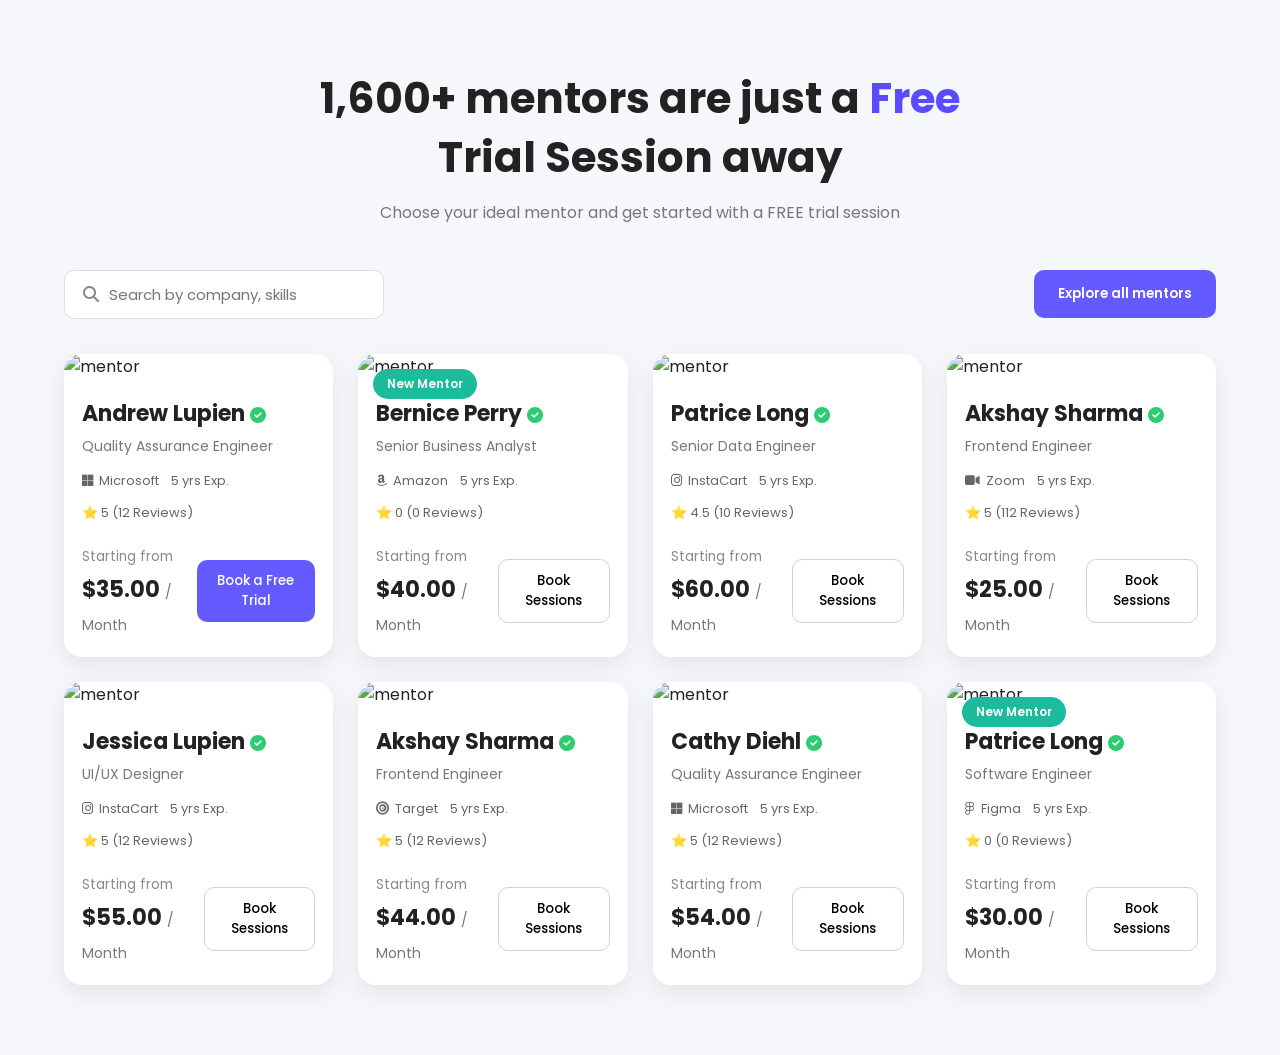
==== index.html @ b9aeb7a3 "Add initial HTML structure and styles for mentor landing page" ====
<!DOCTYPE html>
<html lang="en">
<head>
    <meta charset="UTF-8">
    <meta name="viewport" content="width=device-width, initial-scale=1.0">
    <title>Mentor Landing Page</title>

    <!-- CSS -->
    <link rel="stylesheet" href="style.css">

    <!-- Font Awesome -->
    <link rel="stylesheet"
    href="https://cdnjs.cloudflare.com/ajax/libs/font-awesome/6.7.1/css/all.min.css">
</head>
<body>

<section class="mentor-section">

    <div class="container">

        <h1>
            1,600+ mentors are just a <span>Free</span><br>
            Trial Session away
        </h1>

        <p class="subtitle">
            Choose your ideal mentor and get started with a FREE trial session
        </p>

        <div class="top-bar">

            <div class="search-box">
                <i class="fa-solid fa-magnifying-glass"></i>
                <input
                    type="text"
                    placeholder="Search by company, skills">
            </div>

            <button class="explore-btn">
                Explore all mentors
            </button>

        </div>

        <div class="mentor-grid">

            <!-- CARD 1 -->

            <div class="mentor-card">

                <img
                src="https://images.unsplash.com/photo-1500648767791-00dcc994a43e?w=600"
                alt="mentor">

                <div class="card-content">

                    <h3>
                        Andrew Lupien
                        <i class="fa-solid fa-circle-check verify"></i>
                    </h3>

                    <p class="job">
                        Quality Assurance Engineer
                    </p>

                    <div class="company">

                        <span>
                            <i class="fa-brands fa-microsoft"></i>
                            Microsoft
                        </span>

                        <span>5 yrs Exp.</span>

                        <span>
                            ⭐ 5
                            (12 Reviews)
                        </span>

                    </div>

                    <div class="price-row">

                        <div>

                            <small>Starting from</small>

                            <h4>
                                $35.00
                                <span>/ Month</span>
                            </h4>

                        </div>

                        <button class="book purple">
                            Book a Free Trial
                        </button>

                    </div>

                </div>

            </div>

            <!-- CARD 2 -->

            <div class="mentor-card">

                <div class="badge">
                    New Mentor
                </div>

                <img
                src="https://images.unsplash.com/photo-1506794778202-cad84cf45f1d?w=600"
                alt="mentor">

                <div class="card-content">

                    <h3>
                        Bernice Perry
                        <i class="fa-solid fa-circle-check verify"></i>
                    </h3>

                    <p class="job">
                        Senior Business Analyst
                    </p>

                    <div class="company">

                        <span>
                            <i class="fa-brands fa-amazon"></i>
                            Amazon
                        </span>

                        <span>5 yrs Exp.</span>

                        <span>
                            ⭐ 0
                            (0 Reviews)
                        </span>

                    </div>

                    <div class="price-row">

                        <div>

                            <small>Starting from</small>

                            <h4>
                                $40.00
                                <span>/ Month</span>
                            </h4>

                        </div>

                        <button class="book">
                            Book Sessions
                        </button>

                    </div>

                </div>

            </div>

            <!-- CARD 3 -->

            <div class="mentor-card">

                <img
                src="https://images.unsplash.com/photo-1494790108377-be9c29b29330?w=600"
                alt="mentor">

                <div class="card-content">

                    <h3>
                        Patrice Long
                        <i class="fa-solid fa-circle-check verify"></i>
                    </h3>

                    <p class="job">
                        Senior Data Engineer
                    </p>

                    <div class="company">

                        <span>
                            <i class="fa-brands fa-instagram"></i>
                            InstaCart
                        </span>

                        <span>5 yrs Exp.</span>

                        <span>
                            ⭐ 4.5
                            (10 Reviews)
                        </span>

                    </div>

                    <div class="price-row">

                        <div>

                            <small>Starting from</small>

                            <h4>
                                $60.00
                                <span>/ Month</span>
                            </h4>

                        </div>

                        <button class="book">
                            Book Sessions
                        </button>

                    </div>

                </div>

            </div>

            <!-- CARD 4 -->

            <div class="mentor-card">

                <img
                src="https://images.unsplash.com/photo-1500648767791-00dcc994a43e?w=600"
                alt="mentor">

                <div class="card-content">

                    <h3>
                        Akshay Sharma
                        <i class="fa-solid fa-circle-check verify"></i>
                    </h3>

                    <p class="job">
                        Frontend Engineer
                    </p>

                    <div class="company">

                        <span>
                            <i class="fa-solid fa-video"></i>
                            Zoom
                        </span>

                        <span>5 yrs Exp.</span>

                        <span>
                            ⭐ 5
                            (112 Reviews)
                        </span>

                    </div>

                    <div class="price-row">

                        <div>

                            <small>Starting from</small>

                            <h4>
                                $25.00
                                <span>/ Month</span>
                            </h4>

                        </div>

                        <button class="book">
                            Book Sessions
                        </button>

                    </div>

                </div>

            </div>
                        <!-- CARD 5 -->

            <div class="mentor-card">

                <img
                src="https://images.unsplash.com/photo-1438761681033-6461ffad8d80?w=600"
                alt="mentor">

                <div class="card-content">

                    <h3>
                        Jessica Lupien
                        <i class="fa-solid fa-circle-check verify"></i>
                    </h3>

                    <p class="job">
                        UI/UX Designer
                    </p>

                    <div class="company">

                        <span>
                            <i class="fa-brands fa-instagram"></i>
                            InstaCart
                        </span>

                        <span>5 yrs Exp.</span>

                        <span>
                            ⭐ 5
                            (12 Reviews)
                        </span>

                    </div>

                    <div class="price-row">

                        <div>
                            <small>Starting from</small>

                            <h4>
                                $55.00
                                <span>/ Month</span>
                            </h4>

                        </div>

                        <button class="book">
                            Book Sessions
                        </button>

                    </div>

                </div>

            </div>

            <!-- CARD 6 -->

            <div class="mentor-card">

                <img
                src="https://images.unsplash.com/photo-1507003211169-0a1dd7228f2d?w=600"
                alt="mentor">

                <div class="card-content">

                    <h3>
                        Akshay Sharma
                        <i class="fa-solid fa-circle-check verify"></i>
                    </h3>

                    <p class="job">
                        Frontend Engineer
                    </p>

                    <div class="company">

                        <span>
                            <i class="fa-solid fa-bullseye"></i>
                            Target
                        </span>

                        <span>5 yrs Exp.</span>

                        <span>
                            ⭐ 5
                            (12 Reviews)
                        </span>

                    </div>

                    <div class="price-row">

                        <div>
                            <small>Starting from</small>

                            <h4>
                                $44.00
                                <span>/ Month</span>
                            </h4>

                        </div>

                        <button class="book">
                            Book Sessions
                        </button>

                    </div>

                </div>

            </div>

            <!-- CARD 7 -->

            <div class="mentor-card">

                <img
                src="https://images.unsplash.com/photo-1544005313-94ddf0286df2?w=600"
                alt="mentor">

                <div class="card-content">

                    <h3>
                        Cathy Diehl
                        <i class="fa-solid fa-circle-check verify"></i>
                    </h3>

                    <p class="job">
                        Quality Assurance Engineer
                    </p>

                    <div class="company">

                        <span>
                            <i class="fa-brands fa-microsoft"></i>
                            Microsoft
                        </span>

                        <span>5 yrs Exp.</span>

                        <span>
                            ⭐ 5
                            (12 Reviews)
                        </span>

                    </div>

                    <div class="price-row">

                        <div>

                            <small>Starting from</small>

                            <h4>
                                $54.00
                                <span>/ Month</span>
                            </h4>

                        </div>

                        <button class="book">
                            Book Sessions
                        </button>

                    </div>

                </div>

            </div>

            <!-- CARD 8 -->

            <div class="mentor-card">

                <div class="badge">
                    New Mentor
                </div>

                <img
                src="https://images.unsplash.com/photo-1488426862026-3ee34a7d66df?w=600"
                alt="mentor">

                <div class="card-content">

                    <h3>
                        Patrice Long
                        <i class="fa-solid fa-circle-check verify"></i>
                    </h3>

                    <p class="job">
                        Software Engineer
                    </p>

                    <div class="company">

                        <span>
                            <i class="fa-brands fa-figma"></i>
                            Figma
                        </span>

                        <span>5 yrs Exp.</span>

                        <span>
                            ⭐ 0
                            (0 Reviews)
                        </span>

                    </div>

                    <div class="price-row">

                        <div>

                            <small>Starting from</small>

                            <h4>
                                $30.00
                                <span>/ Month</span>
                            </h4>

                        </div>

                        <button class="book">
                            Book Sessions
                        </button>

                    </div>

                </div>

            </div>

        </div>

    </div>

</section>

</body>
</html>
---- style.css ----
/* ===========================
   GOOGLE FONT
=========================== */
@import url('https://fonts.googleapis.com/css2?family=Poppins:wght@300;400;500;600;700&display=swap');

*{
    margin:0;
    padding:0;
    box-sizing:border-box;
    font-family:'Poppins',sans-serif;
}

body{
    background:#f5f7fb;
    color:#222;
}

.container{
    width:90%;
    max-width:1300px;
    margin:auto;
}

/*==========================
TITLE
==========================*/

.mentor-section{
    padding:70px 0;
}

h1{
    text-align:center;
    font-size:42px;
    font-weight:700;
    line-height:1.4;
}

h1 span{
    color:#5B4BFF;
}

.subtitle{
    text-align:center;
    color:#777;
    margin-top:12px;
    margin-bottom:45px;
}

/*==========================
TOP BAR
==========================*/

.top-bar{
    display:flex;
    justify-content:space-between;
    align-items:center;
    margin-bottom:35px;
    gap:20px;
    flex-wrap:wrap;
}

.search-box{
    width:320px;
    background:#fff;
    border:1px solid #ddd;
    border-radius:10px;
    display:flex;
    align-items:center;
    padding:12px 18px;
}

.search-box i{
    color:#888;
    margin-right:10px;
}

.search-box input{
    border:none;
    outline:none;
    width:100%;
    background:transparent;
    font-size:15px;
}

.explore-btn{
    border:none;
    background:#635BFF;
    color:#fff;
    padding:14px 24px;
    border-radius:10px;
    cursor:pointer;
    font-weight:600;
    transition:.3s;
}

.explore-btn:hover{
    background:#473cff;
}

/*==========================
GRID
==========================*/

.mentor-grid{
    display:grid;
    grid-template-columns:repeat(4,1fr);
    gap:25px;
}

/*==========================
CARD
==========================*/

.mentor-card{
    background:#fff;
    border-radius:18px;
    overflow:hidden;
    box-shadow:0 8px 25px rgba(0,0,0,.08);
    position:relative;
    transition:.35s;
}

.mentor-card:hover{
    transform:translateY(-8px);
    box-shadow:0 15px 35px rgba(0,0,0,.12);
}

.mentor-card img{
    width:100%;
    height:240px;
    object-fit:cover;
}

.card-content{
    padding:18px;
}

.card-content h3{
    font-size:22px;
    margin-bottom:6px;
}

.verify{
    color:#2ecc71;
    font-size:16px;
}

.job{
    color:#777;
    font-size:14px;
    margin-bottom:14px;
}

.company{
    display:flex;
    flex-wrap:wrap;
    gap:12px;
    color:#666;
    font-size:13px;
    margin-bottom:20px;
}

.company span{
    display:flex;
    align-items:center;
    gap:6px;
}

.price-row{
    display:flex;
    justify-content:space-between;
    align-items:center;
    gap:10px;
}

.price-row small{
    color:#888;
}

.price-row h4{
    margin-top:5px;
    font-size:22px;
}

.price-row h4 span{
    font-size:14px;
    color:#777;
    font-weight:400;
}

.book{
    padding:11px 18px;
    border-radius:10px;
    border:1px solid #d0d0d0;
    background:#fff;
    cursor:pointer;
    transition:.3s;
    font-weight:500;
}

.book:hover{
    background:#635BFF;
    color:#fff;
    border-color:#635BFF;
}

.purple{
    background:#635BFF;
    color:#fff;
    border:none;
}

.purple:hover{
    background:#473cff;
}

.badge{
    position:absolute;
    top:15px;
    left:15px;
    background:#1abc9c;
    color:#fff;
    padding:6px 14px;
    border-radius:20px;
    font-size:12px;
    font-weight:600;
}

/*==========================
TABLET
==========================*/

@media(max-width:1100px){

.mentor-grid{
grid-template-columns:repeat(2,1fr);
}

}

/*==========================
MOBILE
==========================*/

@media(max-width:768px){

h1{
font-size:32px;
}

.subtitle{
font-size:15px;
}

.top-bar{
flex-direction:column;
align-items:stretch;
}

.search-box{
width:100%;
}

.explore-btn{
width:100%;
}

.mentor-grid{
grid-template-columns:1fr;
}

.price-row{
flex-direction:column;
align-items:flex-start;
}

.book{
width:100%;
margin-top:15px;
}

.card-content h3{
font-size:20px;
}

.mentor-card img{
height:260px;
}

}

/*==========================
SMALL MOBILE
==========================*/

@media(max-width:480px){

.container{
width:94%;
}

h1{
font-size:28px;
}

.subtitle{
font-size:14px;
}

.card-content{
padding:16px;
}

.card-content h3{
font-size:18px;
}

.price-row h4{
font-size:20px;
}

}
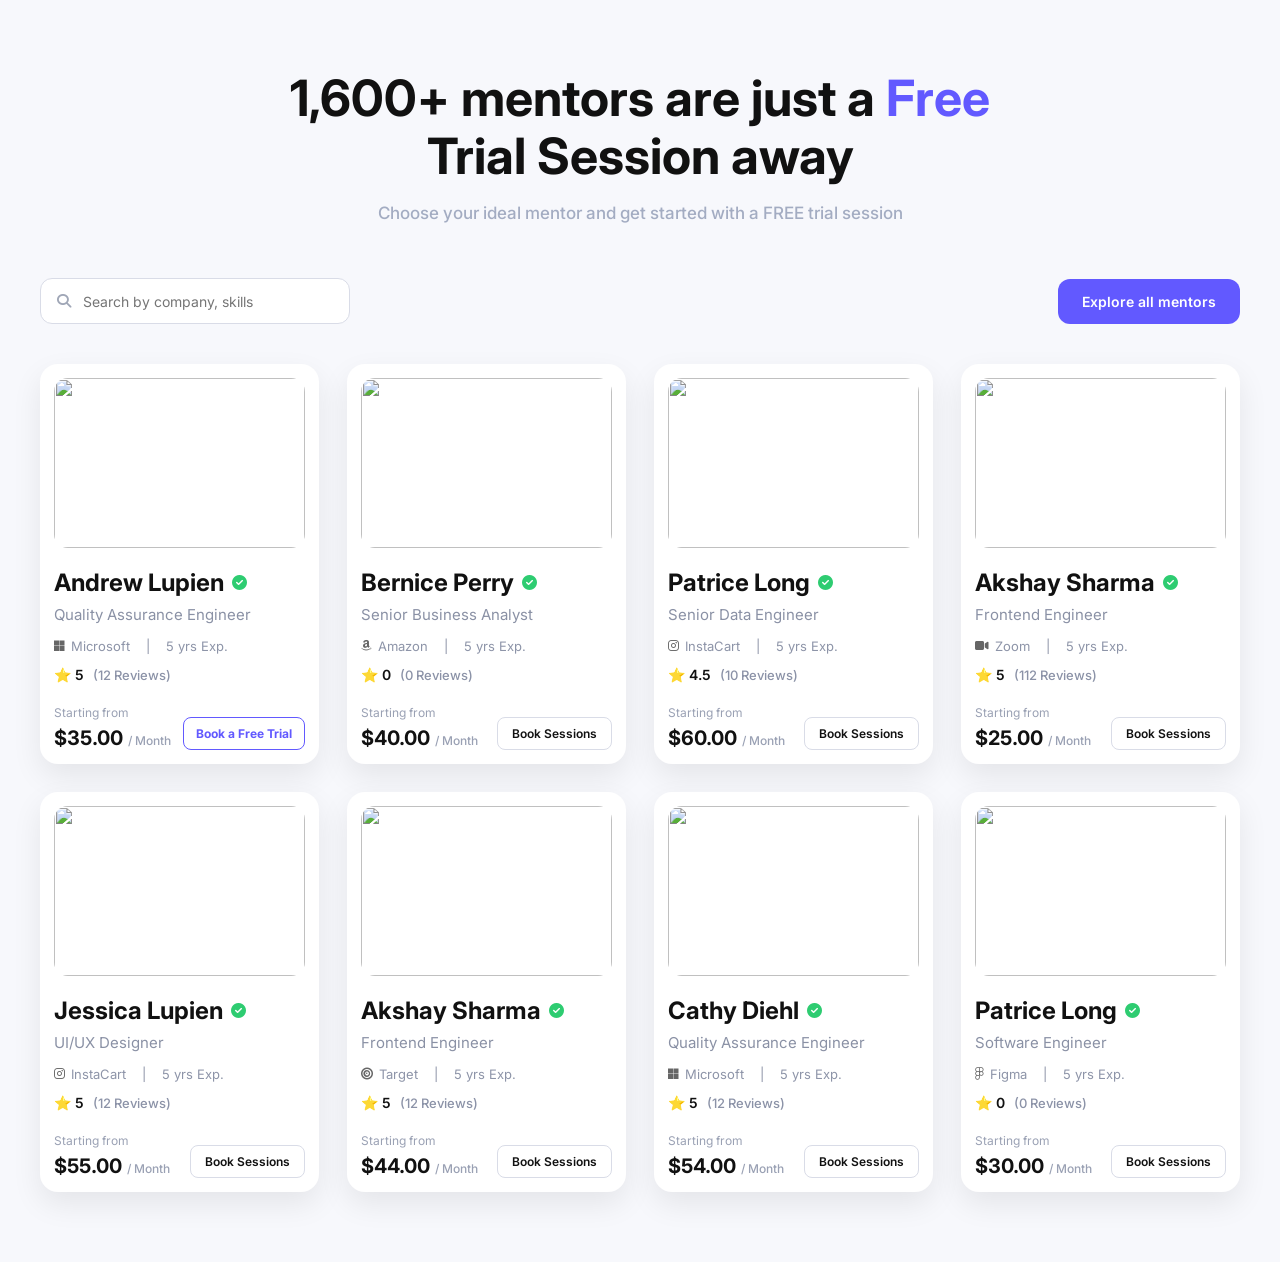
==== commit 7e7a8876: "Add HTML structure and CSS styles for mentor landing page" ====
--- a/index.html
+++ b/index.html
@@ -3,14 +3,16 @@
 <head>
     <meta charset="UTF-8">
     <meta name="viewport" content="width=device-width, initial-scale=1.0">
-    <title>Mentor Landing Page</title>
-
-    <!-- CSS -->
-    <link rel="stylesheet" href="style.css">
+    <title>Mentors Section</title>
+
+    <!-- Google Font -->
+    <link href="https://fonts.googleapis.com/css2?family=Inter:wght@300;400;500;600;700;800&display=swap" rel="stylesheet">
 
     <!-- Font Awesome -->
     <link rel="stylesheet"
-    href="https://cdnjs.cloudflare.com/ajax/libs/font-awesome/6.7.1/css/all.min.css">
+    href="https://cdnjs.cloudflare.com/ajax/libs/font-awesome/6.6.0/css/all.min.css">
+
+    <link rel="stylesheet" href="style1.css">
 </head>
 <body>
 
@@ -19,7 +21,8 @@
     <div class="container">
 
         <h1>
-            1,600+ mentors are just a <span>Free</span><br>
+            1,600+ mentors are just a
+            <span>Free</span><br>
             Trial Session away
         </h1>
 
@@ -32,8 +35,8 @@
             <div class="search-box">
                 <i class="fa-solid fa-magnifying-glass"></i>
                 <input
-                    type="text"
-                    placeholder="Search by company, skills">
+                type="text"
+                placeholder="Search by company, skills">
             </div>
 
             <button class="explore-btn">
@@ -44,470 +47,265 @@
 
         <div class="mentor-grid">
 
-            <!-- CARD 1 -->
-
-            <div class="mentor-card">
-
-                <img
-                src="https://images.unsplash.com/photo-1500648767791-00dcc994a43e?w=600"
-                alt="mentor">
-
-                <div class="card-content">
-
-                    <h3>
-                        Andrew Lupien
-                        <i class="fa-solid fa-circle-check verify"></i>
-                    </h3>
-
-                    <p class="job">
-                        Quality Assurance Engineer
-                    </p>
-
-                    <div class="company">
-
-                        <span>
-                            <i class="fa-brands fa-microsoft"></i>
-                            Microsoft
-                        </span>
-
-                        <span>5 yrs Exp.</span>
-
-                        <span>
-                            ⭐ 5
-                            (12 Reviews)
-                        </span>
-
-                    </div>
-
-                    <div class="price-row">
-
-                        <div>
-
-                            <small>Starting from</small>
-
-                            <h4>
-                                $35.00
-                                <span>/ Month</span>
-                            </h4>
-
-                        </div>
-
-                        <button class="book purple">
-                            Book a Free Trial
-                        </button>
-
-                    </div>
-
-                </div>
-
-            </div>
-
-            <!-- CARD 2 -->
-
-            <div class="mentor-card">
-
-                <div class="badge">
-                    New Mentor
-                </div>
-
-                <img
-                src="https://images.unsplash.com/photo-1506794778202-cad84cf45f1d?w=600"
-                alt="mentor">
-
-                <div class="card-content">
-
-                    <h3>
-                        Bernice Perry
-                        <i class="fa-solid fa-circle-check verify"></i>
-                    </h3>
-
-                    <p class="job">
-                        Senior Business Analyst
-                    </p>
-
-                    <div class="company">
-
-                        <span>
-                            <i class="fa-brands fa-amazon"></i>
-                            Amazon
-                        </span>
-
-                        <span>5 yrs Exp.</span>
-
-                        <span>
-                            ⭐ 0
-                            (0 Reviews)
-                        </span>
-
-                    </div>
-
-                    <div class="price-row">
-
-                        <div>
-
-                            <small>Starting from</small>
-
-                            <h4>
-                                $40.00
-                                <span>/ Month</span>
-                            </h4>
-
-                        </div>
-
-                        <button class="book">
-                            Book Sessions
-                        </button>
-
-                    </div>
-
-                </div>
-
-            </div>
-
-            <!-- CARD 3 -->
-
-            <div class="mentor-card">
-
-                <img
-                src="https://images.unsplash.com/photo-1494790108377-be9c29b29330?w=600"
-                alt="mentor">
-
-                <div class="card-content">
-
-                    <h3>
-                        Patrice Long
-                        <i class="fa-solid fa-circle-check verify"></i>
-                    </h3>
-
-                    <p class="job">
-                        Senior Data Engineer
-                    </p>
-
-                    <div class="company">
-
-                        <span>
-                            <i class="fa-brands fa-instagram"></i>
-                            InstaCart
-                        </span>
-
-                        <span>5 yrs Exp.</span>
-
-                        <span>
-                            ⭐ 4.5
-                            (10 Reviews)
-                        </span>
-
-                    </div>
-
-                    <div class="price-row">
-
-                        <div>
-
-                            <small>Starting from</small>
-
-                            <h4>
-                                $60.00
-                                <span>/ Month</span>
-                            </h4>
-
-                        </div>
-
-                        <button class="book">
-                            Book Sessions
-                        </button>
-
-                    </div>
-
-                </div>
-
-            </div>
-
-            <!-- CARD 4 -->
-
-            <div class="mentor-card">
-
-                <img
-                src="https://images.unsplash.com/photo-1500648767791-00dcc994a43e?w=600"
-                alt="mentor">
-
-                <div class="card-content">
-
-                    <h3>
-                        Akshay Sharma
-                        <i class="fa-solid fa-circle-check verify"></i>
-                    </h3>
-
-                    <p class="job">
-                        Frontend Engineer
-                    </p>
-
-                    <div class="company">
-
-                        <span>
-                            <i class="fa-solid fa-video"></i>
-                            Zoom
-                        </span>
-
-                        <span>5 yrs Exp.</span>
-
-                        <span>
-                            ⭐ 5
-                            (112 Reviews)
-                        </span>
-
-                    </div>
-
-                    <div class="price-row">
-
-                        <div>
-
-                            <small>Starting from</small>
-
-                            <h4>
-                                $25.00
-                                <span>/ Month</span>
-                            </h4>
-
-                        </div>
-
-                        <button class="book">
-                            Book Sessions
-                        </button>
-
-                    </div>
-
-                </div>
-
-            </div>
-                        <!-- CARD 5 -->
-
-            <div class="mentor-card">
-
-                <img
-                src="https://images.unsplash.com/photo-1438761681033-6461ffad8d80?w=600"
-                alt="mentor">
-
-                <div class="card-content">
-
-                    <h3>
-                        Jessica Lupien
-                        <i class="fa-solid fa-circle-check verify"></i>
-                    </h3>
-
-                    <p class="job">
-                        UI/UX Designer
-                    </p>
-
-                    <div class="company">
-
-                        <span>
-                            <i class="fa-brands fa-instagram"></i>
-                            InstaCart
-                        </span>
-
-                        <span>5 yrs Exp.</span>
-
-                        <span>
-                            ⭐ 5
-                            (12 Reviews)
-                        </span>
-
-                    </div>
-
-                    <div class="price-row">
-
-                        <div>
-                            <small>Starting from</small>
-
-                            <h4>
-                                $55.00
-                                <span>/ Month</span>
-                            </h4>
-
-                        </div>
-
-                        <button class="book">
-                            Book Sessions
-                        </button>
-
-                    </div>
-
-                </div>
-
-            </div>
-
-            <!-- CARD 6 -->
-
-            <div class="mentor-card">
-
-                <img
-                src="https://images.unsplash.com/photo-1507003211169-0a1dd7228f2d?w=600"
-                alt="mentor">
-
-                <div class="card-content">
-
-                    <h3>
-                        Akshay Sharma
-                        <i class="fa-solid fa-circle-check verify"></i>
-                    </h3>
-
-                    <p class="job">
-                        Frontend Engineer
-                    </p>
-
-                    <div class="company">
-
-                        <span>
-                            <i class="fa-solid fa-bullseye"></i>
-                            Target
-                        </span>
-
-                        <span>5 yrs Exp.</span>
-
-                        <span>
-                            ⭐ 5
-                            (12 Reviews)
-                        </span>
-
-                    </div>
-
-                    <div class="price-row">
-
-                        <div>
-                            <small>Starting from</small>
-
-                            <h4>
-                                $44.00
-                                <span>/ Month</span>
-                            </h4>
-
-                        </div>
-
-                        <button class="book">
-                            Book Sessions
-                        </button>
-
-                    </div>
-
-                </div>
-
-            </div>
-
-            <!-- CARD 7 -->
-
-            <div class="mentor-card">
-
-                <img
-                src="https://images.unsplash.com/photo-1544005313-94ddf0286df2?w=600"
-                alt="mentor">
-
-                <div class="card-content">
-
-                    <h3>
-                        Cathy Diehl
-                        <i class="fa-solid fa-circle-check verify"></i>
-                    </h3>
-
-                    <p class="job">
-                        Quality Assurance Engineer
-                    </p>
-
-                    <div class="company">
-
-                        <span>
-                            <i class="fa-brands fa-microsoft"></i>
-                            Microsoft
-                        </span>
-
-                        <span>5 yrs Exp.</span>
-
-                        <span>
-                            ⭐ 5
-                            (12 Reviews)
-                        </span>
-
-                    </div>
-
-                    <div class="price-row">
-
-                        <div>
-
-                            <small>Starting from</small>
-
-                            <h4>
-                                $54.00
-                                <span>/ Month</span>
-                            </h4>
-
-                        </div>
-
-                        <button class="book">
-                            Book Sessions
-                        </button>
-
-                    </div>
-
-                </div>
-
-            </div>
-
-            <!-- CARD 8 -->
-
-            <div class="mentor-card">
-
-                <div class="badge">
-                    New Mentor
-                </div>
-
-                <img
-                src="https://images.unsplash.com/photo-1488426862026-3ee34a7d66df?w=600"
-                alt="mentor">
-
-                <div class="card-content">
-
-                    <h3>
-                        Patrice Long
-                        <i class="fa-solid fa-circle-check verify"></i>
-                    </h3>
-
-                    <p class="job">
-                        Software Engineer
-                    </p>
-
-                    <div class="company">
-
-                        <span>
-                            <i class="fa-brands fa-figma"></i>
-                            Figma
-                        </span>
-
-                        <span>5 yrs Exp.</span>
-
-                        <span>
-                            ⭐ 0
-                            (0 Reviews)
-                        </span>
-
-                    </div>
-
-                    <div class="price-row">
-
-                        <div>
-
-                            <small>Starting from</small>
-
-                            <h4>
-                                $30.00
-                                <span>/ Month</span>
-                            </h4>
-
-                        </div>
-
-                        <button class="book">
-                            Book Sessions
-                        </button>
-
-                    </div>
+            <!-- Card 1 -->
+            <div class="mentor-card">
+
+                <img src="https://images.unsplash.com/photo-1500648767791-00dcc994a43e?w=600" alt="">
+
+                <h3>Andrew Lupien<i class="fa-solid fa-circle-check"></i></h3>
+
+                <p class="role">Quality Assurance Engineer</p>
+
+                <div class="info">
+                    <span><i class="fa-brands fa-microsoft"></i> Microsoft</span>
+                    <span>|</span>
+                    <span>5 yrs Exp.</span>
+                </div>
+
+                <div class="rating">
+                    ⭐ 5
+                    <span>(12 Reviews)</span>
+                </div>
+
+                <div class="bottom1">
+
+                    <div>
+                        <small>Starting from</small>
+                        <h4>$35.00 <span>/ Month</span></h4>
+                    </div>
+
+                    <button>Book a Free Trial</button>
+
+                </div>
+
+            </div>
+
+            <!-- Card 2 -->
+            <div class="mentor-card">
+
+                <img src="https://images.unsplash.com/photo-1506794778202-cad84cf45f1d?w=600" alt="">
+
+                <h3>Bernice Perry <i class="fa-solid fa-circle-check"></i></h3>
+
+                <p class="role">Senior Business Analyst</p>
+
+                <div class="info">
+                    <span><i class="fa-brands fa-amazon"></i> Amazon</span>
+                    <span>|</span>
+                    <span>5 yrs Exp.</span>
+                </div>
+
+                <div class="rating">
+                    ⭐ 0
+                    <span>(0 Reviews)</span>
+                </div>
+
+                <div class="bottom">
+
+                    <div>
+                        <small>Starting from</small>
+                        <h4>$40.00 <span>/ Month</span></h4>
+                    </div>
+
+                    <button>Book Sessions</button>
+
+                </div>
+
+            </div>
+
+            <!-- Card 3 -->
+            <div class="mentor-card">
+
+                <img src="https://images.unsplash.com/photo-1494790108377-be9c29b29330?w=600" alt="">
+
+                <h3>Patrice Long <i class="fa-solid fa-circle-check"></i></h3>
+
+                <p class="role">Senior Data Engineer</p>
+
+                <div class="info">
+                    <span><i class="fa-brands fa-instagram"></i> InstaCart</span>
+                    <span>|</span>
+                    <span>5 yrs Exp.</span>
+                </div>
+
+                <div class="rating">
+                    ⭐ 4.5
+                    <span>(10 Reviews)</span>
+                </div>
+
+                <div class="bottom">
+
+                    <div>
+                        <small>Starting from</small>
+                        <h4>$60.00 <span>/ Month</span></h4>
+                    </div>
+
+                    <button>Book Sessions</button>
+
+                </div>
+
+            </div>
+
+            <!-- Card 4 -->
+            <div class="mentor-card">
+
+                <img src="https://encrypted-tbn0.gstatic.com/images?q=tbn:ANd9GcS1mL_eYthOhxjKMfwy2-sQzok0PLpno25UvuDRsKSU1w&s" alt="">
+
+                <h3>Akshay Sharma <i class="fa-solid fa-circle-check"></i></h3>
+
+                <p class="role">Frontend Engineer</p>
+
+                <div class="info">
+                    <span><i class="fa-solid fa-video"></i> Zoom</span>
+                    <span>|</span>
+                    <span>5 yrs Exp.</span>
+                </div>
+
+                <div class="rating">
+                    ⭐ 5
+                    <span>(112 Reviews)</span>
+                </div>
+
+                <div class="bottom">
+
+                    <div>
+                        <small>Starting from</small>
+                        <h4>$25.00 <span>/ Month</span></h4>
+                    </div>
+
+                    <button>Book Sessions</button>
+
+                </div>
+
+            </div>
+
+            <!-- Card 5 -->
+            <div class="mentor-card">
+
+                <img src="https://images.unsplash.com/photo-1438761681033-6461ffad8d80?w=600" alt="">
+
+                <h3>Jessica Lupien <i class="fa-solid fa-circle-check"></i></h3>
+
+                <p class="role">UI/UX Designer</p>
+
+                <div class="info">
+                    <span><i class="fa-brands fa-instagram"></i> InstaCart</span>
+                    <span>|</span>
+                    <span>5 yrs Exp.</span>
+                </div>
+
+                <div class="rating">
+                    ⭐ 5
+                    <span>(12 Reviews)</span>
+                </div>
+
+                <div class="bottom">
+
+                    <div>
+                        <small>Starting from</small>
+                        <h4>$55.00 <span>/ Month</span></h4>
+                    </div>
+
+                    <button>Book Sessions</button>
+
+                </div>
+
+            </div>
+
+            <!-- Card 6 -->
+            <div class="mentor-card">
+
+                <img src="https://images.unsplash.com/photo-1507003211169-0a1dd7228f2d?w=600" alt="">
+
+                <h3>Akshay Sharma <i class="fa-solid fa-circle-check"></i></h3>
+
+                <p class="role">Frontend Engineer</p>
+
+                <div class="info">
+                    <span><i class="fa-solid fa-bullseye"></i> Target</span>
+                    <span>|</span>
+                    <span>5 yrs Exp.</span>
+                </div>
+
+                <div class="rating">
+                    ⭐ 5
+                    <span>(12 Reviews)</span>
+                </div>
+
+                <div class="bottom">
+
+                    <div>
+                        <small>Starting from</small>
+                        <h4>$44.00 <span>/ Month</span></h4>
+                    </div>
+
+                    <button>Book Sessions</button>
+
+                </div>
+
+            </div>
+
+            <!-- Card 7 -->
+            <div class="mentor-card">
+
+                <img src="https://images.unsplash.com/photo-1544005313-94ddf0286df2?w=600" alt="">
+
+                <h3>Cathy Diehl <i class="fa-solid fa-circle-check"></i></h3>
+
+                <p class="role">Quality Assurance Engineer</p>
+
+                <div class="info">
+                    <span><i class="fa-brands fa-microsoft"></i> Microsoft</span>
+                    <span>|</span>
+                    <span>5 yrs Exp.</span>
+                </div>
+
+                <div class="rating">
+                    ⭐ 5
+                    <span>(12 Reviews)</span>
+                </div>
+
+                <div class="bottom">
+
+                    <div>
+                        <small>Starting from</small>
+                        <h4>$54.00 <span>/ Month</span></h4>
+                    </div>
+
+                    <button>Book Sessions</button>
+
+                </div>
+
+            </div>
+
+            <!-- Card 8 -->
+            <div class="mentor-card">
+
+                <img src="https://images.unsplash.com/photo-1488426862026-3ee34a7d66df?w=600" alt="">
+
+                <h3>Patrice Long <i class="fa-solid fa-circle-check"></i></h3>
+
+                <p class="role">Software Engineer</p>
+
+                <div class="info">
+                    <span><i class="fa-brands fa-figma"></i> Figma</span>
+                    <span>|</span>
+                    <span>5 yrs Exp.</span>
+                </div>
+
+                <div class="rating">
+                    ⭐ 0
+                    <span>(0 Reviews)</span>
+                </div>
+
+                <div class="bottom">
+
+                    <div>
+                        <small>Starting from</small>
+                        <h4>$30.00 <span>/ Month</span></h4>
+                    </div>
+
+                    <button>Book Sessions</button>
 
                 </div>
 
--- a/style1.css
+++ b/style1.css
@@ -0,0 +1,433 @@
+/* ==========================
+   GOOGLE FONT
+========================== */
+
+*{
+    margin:0;
+    padding:0;
+    box-sizing:border-box;
+    font-family:'Inter',sans-serif;
+}
+
+body{
+    background:#f7f8fc;
+}
+
+.container{
+    width:1200px;
+    max-width:95%;
+    margin:auto;
+}
+
+.mentor-section{
+    padding:70px 0;
+}
+
+/* ==========================
+   HEADING
+========================== */
+
+.mentor-section h1{
+    font-size:50px;
+    font-weight:700;
+    text-align:center;
+    line-height:1.15;
+    color:#111;
+}
+
+.mentor-section h1 span{
+    color:#6259ff;
+}
+
+.subtitle{
+    text-align:center;
+    margin-top:18px;
+    color:#a3acc2;
+    font-size:17px;
+    font-weight:500;
+}
+
+/* ==========================
+   TOP BAR
+========================== */
+
+.top-bar{
+    margin-top:55px;
+    display:flex;
+    justify-content:space-between;
+    align-items:center;
+}
+
+.search-box{
+    width:310px;
+    height:46px;
+    background:#fff;
+    border:1px solid #d9dce7;
+    border-radius:12px;
+    display:flex;
+    align-items:center;
+    padding:0 16px;
+}
+
+.search-box i{
+    color:#a0a7b7;
+    margin-right:12px;
+    font-size:14px;
+}
+
+.search-box input{
+    border:none;
+    outline:none;
+    width:100%;
+    font-size:14px;
+    background:transparent;
+}
+
+.explore-btn{
+    border:none;
+    background:#6259ff;
+    color:#fff;
+    padding:14px 24px;
+    border-radius:12px;
+    font-size:14px;
+    font-weight:600;
+    cursor:pointer;
+    transition:.3s;
+}
+
+.explore-btn:hover{
+    background:#4f47ea;
+}
+
+/* ==========================
+   GRID
+========================== */
+
+.mentor-grid{
+    display:grid;
+    grid-template-columns:repeat(4,1fr);
+    gap:28px;
+    margin-top:40px;
+}
+
+/* ==========================
+   CARD
+========================== */
+
+.mentor-card{
+    background:#fff;
+    border-radius:18px;
+    padding:14px;
+    box-shadow:0 12px 30px rgba(0,0,0,.08);
+    transition:.35s;
+}
+
+.mentor-card:hover{
+    transform:translateY(-8px);
+}
+
+.mentor-card img{
+    width:100%;
+    height:170px;
+    object-fit:cover;
+    border-radius:14px;
+}
+
+.mentor-card h3{
+    margin-top:16px;
+    font-size:24px;
+    color:#111;
+    font-weight:700;
+    display:flex;
+    align-items:center;
+    gap:8px;
+}
+
+.mentor-card h3 i{
+    color:#2ecc71;
+    font-size:15px;
+}
+
+.role{
+    margin-top:8px;
+    color:#8a91a5;
+    font-size:15px;
+}
+
+/* ==========================
+   INFO ROW
+========================== */
+
+.info{
+    margin-top:14px;
+    display:flex;
+    gap:1rem;
+    align-items:center;
+    font-size:13px;
+    color:#8d94a8;
+}
+
+.info span{
+    display:flex;
+    align-items:center;
+    gap:6px;
+}
+
+.info i{
+    color:#666;
+    font-size:12px;
+}
+
+/* ==========================
+   RATING
+========================== */
+
+.rating{
+    margin-top:12px;
+    font-size:14px;
+    color:#111;
+    font-weight:600;
+}
+
+.rating span{
+    color:#8b92a7;
+    font-size:13px;
+    margin-left:5px;
+    font-weight:500;
+}
+
+/* ==========================
+   BOTTOM
+========================== */
+
+.bottom1{
+     margin-top:22px;
+    display:flex;
+    justify-content:space-between;
+    align-items:flex-end;
+}
+
+
+
+.bottom1 small{
+    display:block;
+    color:#9aa1b4;
+    font-size:12px;
+    margin-bottom:6px;
+}
+
+.bottom1 h4{
+    font-size:20px;
+    color:#111;
+    font-weight:700;
+}
+
+.bottom1 h4 span{
+    font-size:12px;
+    color:#9aa1b4;
+    font-weight:500;
+}
+
+.bottom1 button{
+    border:1px solid #6259ff;
+    background:#fff;
+    color:#6259ff;
+    padding:8px 12px;
+    border-radius:8px;
+    font-size:12px;
+    font-weight:700;
+    cursor:pointer;
+    transition:.3s;
+}
+
+.bottom1 button:hover{
+    background:#4d45e0;
+    color:#fff;
+    border-color:#6259ff;
+}
+
+.bottom{
+    margin-top:22px;
+    display:flex;
+    justify-content:space-between;
+    align-items:flex-end;
+}
+
+.bottom small{
+    display:block;
+    color:#9aa1b4;
+    font-size:12px;
+    margin-bottom:6px;
+}
+
+.bottom h4{
+    font-size:20px;
+    color:#111;
+    font-weight:700;
+}
+
+.bottom h4 span{
+    font-size:12px;
+    color:#9aa1b4;
+    font-weight:500;
+}
+
+.bottom button{
+    border:1px solid #d9dce7;
+    background:#fff;
+    color:#111;
+    padding:8px 14px;
+    border-radius:8px;
+    font-size:12px;
+    font-weight:600;
+    cursor:pointer;
+    transition:.3s;
+}
+
+.bottom button:hover{
+    background:#6259ff;
+    color:#fff;
+    border-color:#6259ff;
+}
+
+/* ==========================
+   RESPONSIVE
+========================== */
+
+@media (max-width:1200px){
+
+    .container{
+        max-width:95%;
+    }
+
+    .mentor-grid{
+        grid-template-columns:repeat(3,1fr);
+    }
+
+}
+
+@media (max-width:992px){
+
+    .mentor-section h1{
+        font-size:46px;
+    }
+
+    .top-bar{
+        flex-direction:column;
+        gap:20px;
+        align-items:stretch;
+    }
+
+    .search-box,
+    .explore-btn{
+        width:100%;
+    }
+
+    .mentor-grid{
+        grid-template-columns:repeat(2,1fr);
+    }
+
+}
+
+@media (max-width:768px){
+
+    .mentor-section{
+        padding:60px 0;
+    }
+
+    .mentor-section h1{
+        font-size:38px;
+        line-height:1.3;
+    }
+
+    .subtitle{
+        font-size:15px;
+    }
+
+    .mentor-card img{
+        height:220px;
+    }
+
+    
+    .bottom1{
+        flex-direction:column;
+        align-items:flex-start;
+        gap:18px;
+    }
+
+    .bottom1 button{
+        width:100%;
+    }
+
+    .bottom{
+        flex-direction:column;
+        align-items:flex-start;
+        gap:18px;
+    }
+
+    .bottom button{
+        width:100%;
+    }
+
+}
+
+@media (max-width:576px){
+
+    .mentor-grid{
+        grid-template-columns:1fr;
+    }
+
+    .mentor-section h1{
+        font-size:30px;
+    }
+
+    .subtitle{
+        font-size:14px;
+    }
+
+    .mentor-card{
+        padding:18px;
+    }
+
+    .mentor-card h3{
+        font-size:22px;
+    }
+
+    .mentor-card img{
+        height:250px;
+    }
+
+    .bottom1 h4{
+        font-size:24px;
+    }
+
+    .bottom h4{
+        font-size:24px;
+    }
+
+}
+
+@media (max-width:400px){
+
+    .mentor-section h1{
+        font-size:26px;
+    }
+
+    .mentor-card{
+        padding:15px;
+    }
+
+    .mentor-card img{
+        height:220px;
+    }
+
+    .search-box{
+        padding:0 12px;
+    }
+
+    .explore-btn{
+        padding:13px;
+        font-size:14px;
+    }
+
+}
